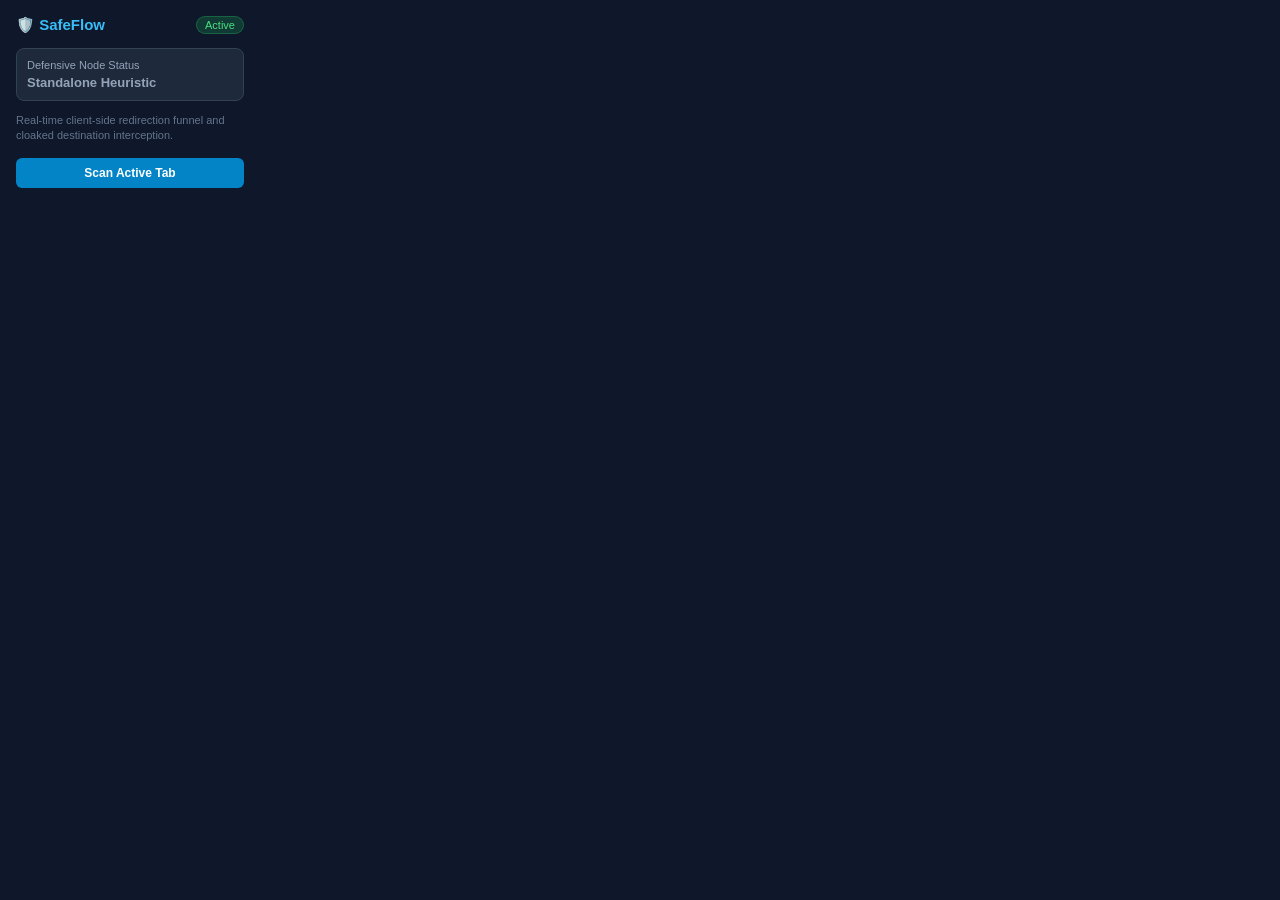
==== extensions/browser/popup.html @ 78baf7f2 "feat: add ActivityPub adapter, fast BK-Tree hash index, appeals active learning, stress testing harn" ====
<!DOCTYPE html>
<html lang="en">
<head>
  <meta charset="UTF-8">
  <title>SafeFlow Shield</title>
  <link rel="stylesheet" href="popup.css">
</head>
<body>
  <div class="popup-container">
    <div class="header">
      <div class="logo">🛡️ SafeFlow</div>
      <div class="status-badge active" id="shield-status">Active</div>
    </div>
    <div class="metric-card">
      <div class="metric-label">Defensive Node Status</div>
      <div class="metric-val" id="api-status">Connecting...</div>
    </div>
    <div class="info-text">
      Real-time client-side redirection funnel and cloaked destination interception.
    </div>
    <div class="actions">
      <button class="btn" id="rescan-btn">Scan Active Tab</button>
    </div>
  </div>
  <script src="popup.js"></script>
</body>
</html>
---- extensions/browser/popup.css ----
body {
  margin: 0;
  padding: 0;
  width: 260px;
  background-color: #0f172a;
  color: #f8fafc;
  font-family: -apple-system, BlinkMacSystemFont, "Segoe UI", Roboto, sans-serif;
}

.popup-container {
  padding: 16px;
}

.header {
  display: flex;
  justify-content: space-between;
  align-items: center;
  margin-bottom: 14px;
}

.logo {
  font-size: 15px;
  font-weight: 700;
  color: #38bdf8;
}

.status-badge {
  font-size: 11px;
  padding: 2px 8px;
  border-radius: 9999px;
  background: rgba(34, 197, 94, 0.2);
  color: #4ade80;
  border: 1px solid rgba(34, 197, 94, 0.3);
}

.metric-card {
  background: #1e293b;
  border-radius: 8px;
  padding: 10px;
  margin-bottom: 12px;
  border: 1px solid #334155;
}

.metric-label {
  font-size: 11px;
  color: #94a3b8;
  margin-bottom: 4px;
}

.metric-val {
  font-size: 13px;
  font-weight: 600;
  color: #38bdf8;
}

.info-text {
  font-size: 11px;
  color: #64748b;
  line-height: 1.4;
  margin-bottom: 14px;
}

.btn {
  width: 100%;
  padding: 8px;
  border: none;
  border-radius: 6px;
  background: #0284c7;
  color: #fff;
  font-weight: 600;
  font-size: 12px;
  cursor: pointer;
}

.btn:hover {
  background: #0369a1;
}
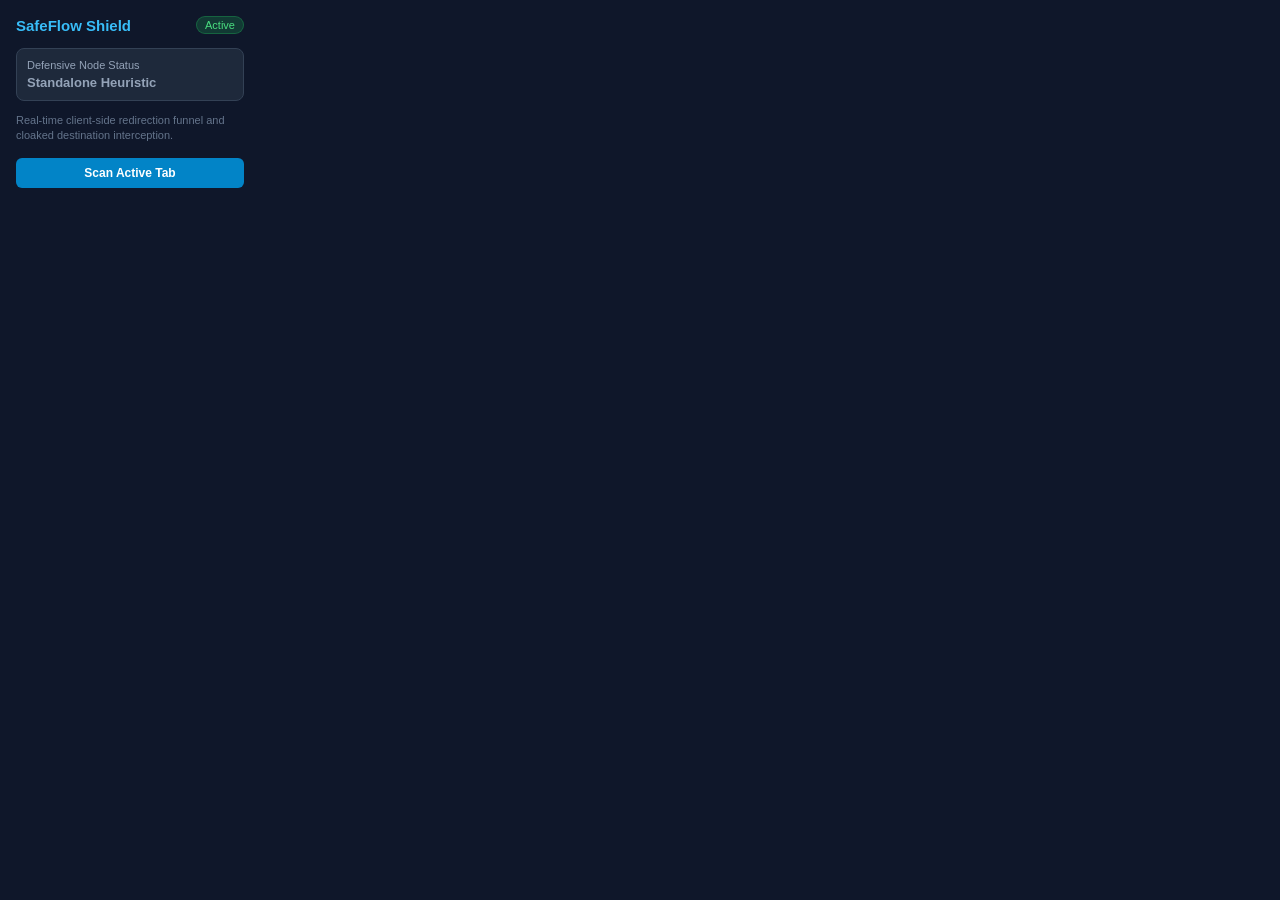
==== commit daca2cd2: "style: remove emojis and decorative symbols from README and browser extension" ====
--- a/extensions/browser/popup.html
+++ b/extensions/browser/popup.html
@@ -8,7 +8,7 @@
 <body>
   <div class="popup-container">
     <div class="header">
-      <div class="logo">🛡️ SafeFlow</div>
+      <div class="logo">SafeFlow Shield</div>
       <div class="status-badge active" id="shield-status">Active</div>
     </div>
     <div class="metric-card">
